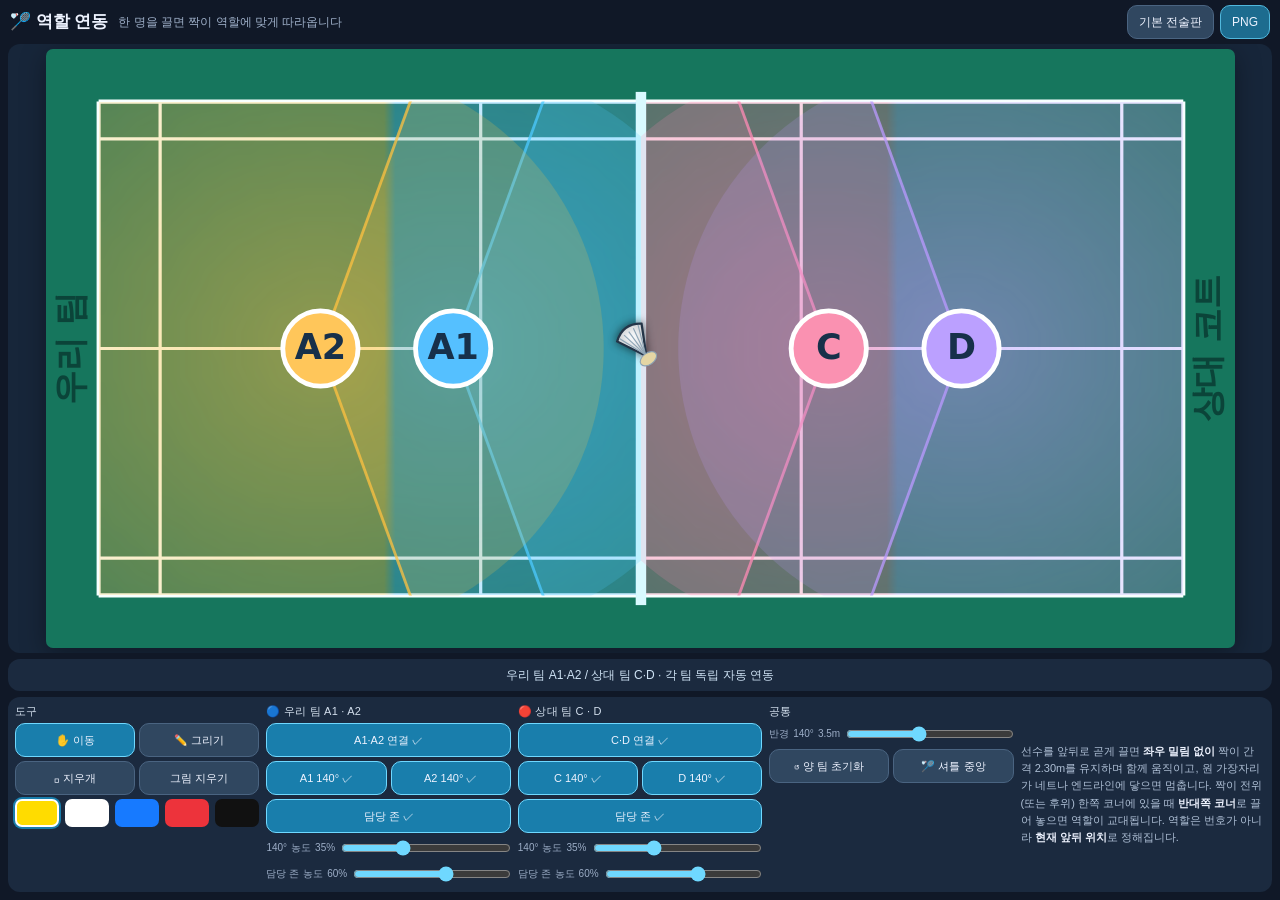
==== roles.html @ 0bc9b43d "역할 연동 전술판 추가 (roles.html) badminton_role_independent_stop_v10.html의 모델을 실측 코트 위로 포팅했습니다. 기존 전술판은 그대로" ====
<!doctype html>
<html lang="ko">
<head>
<meta charset="utf-8">
<meta name="viewport" content="width=device-width,initial-scale=1,viewport-fit=cover">
<meta name="theme-color" content="#101827">
<meta name="apple-mobile-web-app-capable" content="yes">
<meta name="apple-mobile-web-app-status-bar-style" content="black-translucent">
<meta name="apple-mobile-web-app-title" content="역할 연동">
<meta name="mobile-web-app-capable" content="yes">
<title>배드민턴 역할 연동 전술판</title>
<link rel="manifest" href="manifest.webmanifest">
<link rel="apple-touch-icon" href="icons/apple-touch-icon.png">
<link rel="icon" href="icons/icon-192.png">
<link rel="stylesheet" href="css/app.css">
</head>
<body>

<header class="topbar">
  <h1>🏸 역할 연동</h1>
  <div class="topbar-play">
    <span class="play-name">한 명을 끌면 짝이 역할에 맞게 따라옵니다</span>
  </div>
  <div class="topbar-actions">
    <a class="btnlink" href="index.html">기본 전술판</a>
    <button id="savePng" class="primary">PNG</button>
  </div>
</header>

<main class="app">
  <section class="board">
    <div class="stage" id="stage">
      <canvas id="court" aria-label="배드민턴 역할 연동 코트"></canvas>
    </div>
    <div class="statusbar">
      <span id="status">우리 팀 A1·A2 / 상대 팀 C·D · 각 팀 독립 자동 연동</span>
    </div>
  </section>

  <aside class="panel">
    <div class="group">
      <label>도구</label>
      <div class="grid2">
        <button id="tool-move" class="active">✋ 이동</button>
        <button id="tool-pen">✏️ 그리기</button>
        <button id="tool-erase">◻ 지우개</button>
        <button id="clearInk">그림 지우기</button>
      </div>
      <div class="inks" id="inks">
        <button class="ink" data-ink="#ffdc00" style="--c:#ffdc00" aria-label="노란색"></button>
        <button class="ink" data-ink="#ffffff" style="--c:#ffffff" aria-label="흰색"></button>
        <button class="ink" data-ink="#177aff" style="--c:#177aff" aria-label="파란색"></button>
        <button class="ink" data-ink="#ed333b" style="--c:#ed333b" aria-label="빨간색"></button>
        <button class="ink" data-ink="#111111" style="--c:#111111" aria-label="검정색"></button>
      </div>
    </div>

    <div class="group">
      <label>🔵 우리 팀 A1 · A2</label>
      <div class="grid2">
        <button id="linkAB" class="active span2">A1·A2 연결 ✓</button>
        <button id="coneAB0" class="active">A1 140° ✓</button>
        <button id="coneAB1" class="active">A2 140° ✓</button>
        <button id="zoneAB" class="active span2">담당 존 ✓</button>
      </div>
      <div class="srow">
        <label class="slider" for="coneAAB">140°<span class="long"> 농도</span> <span id="coneVAB">35%</span></label>
        <input id="coneAAB" type="range" min="0" max="100" value="35">
      </div>
      <div class="srow">
        <label class="slider" for="zoneAAB">담당 존<span class="long"> 농도</span> <span id="zoneVAB">60%</span></label>
        <input id="zoneAAB" type="range" min="0" max="100" value="60">
      </div>
    </div>

    <div class="group">
      <label>🔴 상대 팀 C · D</label>
      <div class="grid2">
        <button id="linkCD" class="active span2">C·D 연결 ✓</button>
        <button id="coneCD0" class="active">C 140° ✓</button>
        <button id="coneCD1" class="active">D 140° ✓</button>
        <button id="zoneCD" class="active span2">담당 존 ✓</button>
      </div>
      <div class="srow">
        <label class="slider" for="coneACD">140°<span class="long"> 농도</span> <span id="coneVCD">35%</span></label>
        <input id="coneACD" type="range" min="0" max="100" value="35">
      </div>
      <div class="srow">
        <label class="slider" for="zoneACD">담당 존<span class="long"> 농도</span> <span id="zoneVCD">60%</span></label>
        <input id="zoneACD" type="range" min="0" max="100" value="60">
      </div>
    </div>

    <div class="group">
      <label>공통</label>
      <div class="srow">
        <label class="slider" for="coneR">반경<span class="long"> 140°</span> <span id="coneRVal">3.5m</span></label>
        <input id="coneR" type="range" min="20" max="55" value="35">
      </div>
      <div class="grid2">
        <button id="reset">↺ 양 팀 초기화</button>
        <button id="resetShuttle">🏸 셔틀 중앙</button>
      </div>
    </div>

    <p class="hint">
      선수를 앞뒤로 곧게 끌면 <b>좌우 밀림 없이</b> 짝이 간격 2.30m를 유지하며 함께 움직이고,
      원 가장자리가 네트나 엔드라인에 닿으면 멈춥니다.
      짝이 전위(또는 후위) 한쪽 코너에 있을 때 <b>반대쪽 코너</b>로 끌어 놓으면 역할이 교대됩니다.
      역할은 번호가 아니라 <b>현재 앞뒤 위치</b>로 정해집니다.
    </p>
  </aside>
</main>

<script src="js/geometry.js"></script>
<script src="js/render.js"></script>
<script src="js/roles.js"></script>
<script>
if ('serviceWorker' in navigator && location.protocol.indexOf('http') === 0) {
  window.addEventListener('load', function () {
    var replacing = !!navigator.serviceWorker.controller;
    var reloaded = false;
    navigator.serviceWorker.addEventListener('controllerchange', function () {
      if (!replacing || reloaded) return;
      reloaded = true;
      location.reload();
    });
    navigator.serviceWorker.register('sw.js').then(function (reg) { reg.update(); })
      .catch(function () {});
  });
}
</script>
</body>
</html>
---- css/app.css ----
/* One layout, two orientations. No positional (:nth-child) layout rules. */

:root {
  color-scheme: dark;
  --bg: #101827;
  --surface: #1b2a3f;
  --surface-2: #17263a;
  --btn: #304760;
  --btn-edge: #4a6481;
  --accent: #197eac;
  --accent-edge: #6fd8ff;
  --text: #eef3ff;
  --muted: #9daec7;
  --gap: 6px;
  --radius: 10px;
  --tap: 34px;
}

* { box-sizing: border-box; -webkit-tap-highlight-color: transparent; }

html, body {
  width: 100%;
  height: 100%;
  height: 100dvh;
  margin: 0;
  overflow: hidden;
  overscroll-behavior: none;
}

body {
  background: var(--bg);
  color: var(--text);
  font: 14px/1.4 -apple-system, BlinkMacSystemFont, 'Segoe UI', Roboto, sans-serif;
  display: flex;
  flex-direction: column;
  padding: env(safe-area-inset-top) env(safe-area-inset-right)
           env(safe-area-inset-bottom) env(safe-area-inset-left);
  -webkit-user-select: none;
  user-select: none;
}

/* ---------- controls ---------- */

button, select, input {
  font: inherit;
  color: var(--text);
  touch-action: manipulation;
}

button {
  background: var(--btn);
  border: 1px solid var(--btn-edge);
  border-radius: var(--radius);
  padding: 6px 8px;
  min-height: var(--tap);
  cursor: pointer;
  white-space: nowrap;
}
button:active { filter: brightness(1.25); }
button.active { background: var(--accent); border-color: var(--accent-edge); }
button.primary { background: #1d6c8f; border-color: #51b8dd; }
button.ghost { background: transparent; border-color: transparent; color: var(--muted); }
button:disabled { opacity: .38; cursor: default; }

input[type=range] {
  width: 100%;
  height: 22px;
  margin: 0;
  accent-color: var(--accent-edge);
}

input[type=text] {
  background: #22344c;
  border: 1px solid var(--btn-edge);
  border-radius: var(--radius);
  padding: 8px 10px;
  min-height: var(--tap);
  min-width: 0;
  -webkit-user-select: text;
  user-select: text;
}

/* ---------- top bar ---------- */

.topbar {
  flex: 0 0 auto;
  display: flex;
  align-items: center;
  gap: 10px;
  padding: 5px 10px;
  min-height: 40px;
}
.topbar h1 {
  font-size: clamp(13px, 1.6vw, 17px);
  margin: 0;
  min-width: 0;
  overflow: hidden;
  text-overflow: ellipsis;
  white-space: nowrap;
}
.topbar-play {
  flex: 1 1 auto;
  min-width: 0;
  display: flex;
  align-items: center;
  gap: 5px;
}
.play-name {
  color: var(--muted);
  font-size: 12px;
  overflow: hidden;
  text-overflow: ellipsis;
  white-space: nowrap;
}
.dirty { color: #ffd45c; font-size: 10px; }
.topbar-actions { display: flex; gap: var(--gap); flex: 0 0 auto; }
.topbar-actions button { font-size: 12px; padding: 5px 11px; }

/* ---------- app shell ---------- */

.app {
  flex: 1 1 auto;
  min-height: 0;
  min-width: 0;
  display: grid;
  gap: var(--gap);
  padding: 0 8px 8px;
  /* Track sizes are written by layout() in js/ui.js; these are first-paint
     defaults only. The board gets exactly the court's size, the panel the rest. */
  grid-template-columns: minmax(0, 1fr);
  grid-template-rows: minmax(0, 1fr) auto;
}

.board {
  min-width: 0;
  min-height: 0;
  display: flex;
  flex-direction: column;
  gap: var(--gap);
}

.stage {
  flex: 1 1 auto;
  min-height: 0;
  min-width: 0;
  background: var(--surface-2);
  border-radius: 12px;
  display: flex;
  align-items: center;
  justify-content: center;
  padding: 5px;
  overflow: hidden;
}

canvas {
  display: block;
  border-radius: 7px;
  touch-action: none;
  box-shadow: 0 6px 26px rgba(0, 0, 0, .35);
}

/* ---------- frame bar ---------- */

.framebar {
  flex: 0 0 auto;
  display: flex;
  align-items: center;
  gap: 5px;
  background: var(--surface);
  border-radius: 12px;
  padding: 5px 7px;
  overflow-x: auto;
}
.framebar button { font-size: 12px; padding: 5px 9px; }
.framebar-sep {
  flex: 0 0 auto;
  width: 1px;
  align-self: stretch;
  background: #344860;
  margin: 2px 3px;
}
.chips {
  flex: 1 1 auto;
  min-width: 40px;
  display: flex;
  gap: 4px;
  overflow-x: auto;
  scrollbar-width: none;
}
.chips::-webkit-scrollbar { display: none; }
.chip {
  flex: 0 0 auto;
  min-width: 30px;
  min-height: 28px;
  padding: 3px 7px;
  font-size: 12px;
  font-variant-numeric: tabular-nums;
}
.speed {
  flex: 0 0 auto;
  display: flex;
  align-items: center;
  gap: 5px;
  font-size: 11px;
  color: var(--muted);
}
.speed input[type=range] { width: 74px; }

/* ---------- control panel ---------- */

.panel {
  min-width: 0;
  min-height: 0;
  background: var(--surface);
  border-radius: 12px;
  padding: 7px;
  display: grid;
  gap: 7px;
  grid-template-columns: repeat(auto-fit, minmax(140px, 1fr));
  align-content: start;
  overflow: auto;
}
.panel[hidden] { display: none; }

/* Panel beside the court: one column. Panel below: flow across the width. */
.app[data-layout="side"] .panel {
  grid-template-columns: repeat(auto-fit, minmax(150px, 1fr));
}
.app[data-layout="bottom"] .panel {
  grid-template-columns: repeat(auto-fit, minmax(132px, 1fr));
  align-content: center;
}
.app[data-layout="bottom"] .hint { grid-column: auto; align-self: center; }

.group { min-width: 0; display: flex; flex-direction: column; gap: 4px; }
.group > label {
  font-size: 11px;
  color: #d3dfed;
  letter-spacing: .02em;
}
.group label.slider {
  font-size: 10px;
  color: var(--muted);
  display: flex;
  justify-content: space-between;
}

.grid2 { display: grid; grid-template-columns: 1fr 1fr; gap: 4px; }
.grid2 button { font-size: 11px; padding: 4px 3px; }
.span2 { grid-column: 1 / -1; }

.swatches { display: flex; gap: 5px; }
.swatch {
  flex: 1 1 0;
  min-width: 0;
  min-height: 28px;
  padding: 0;
  background: var(--c);
  border: 2px solid transparent;
  border-radius: 7px;
}
.swatch.active {
  background: var(--c);   /* beats button.active */
  border-color: #fff;
  box-shadow: 0 0 0 2px var(--accent);
}

.hint {
  grid-column: 1 / -1;
  margin: 0;
  font-size: 11px;
  line-height: 1.55;
  color: #afc0d6;
}
.hint b { color: var(--text); }

/* Phones: shrink the controls so the panel needs a smaller band, and drop
   the parts that are decoration rather than control. */
/* The trailing word in a slider label is decoration; the value is not. */
@media (max-width: 480px), (max-height: 440px) {
  .srow .long { display: none; }
}

@media (max-width: 600px), (max-height: 560px) {
  :root { --tap: 30px; --gap: 5px; }
  .topbar { gap: 6px; padding: 4px 8px; min-height: 36px; }
  .topbar h1 { font-size: 12px; }
  .topbar-play { display: none; }
  .topbar-actions button { font-size: 11px; padding: 4px 8px; }
  .hint { display: none; }
  .group { gap: 3px; }
  .group > label { font-size: 10px; }
  .grid2 { gap: 3px; }
  .grid2 button { font-size: 10px; padding: 3px 2px; }
  .panel { padding: 5px; gap: 5px; }
  .app[data-layout="bottom"] .panel { grid-template-columns: repeat(auto-fit, minmax(118px, 1fr)); }
  .app[data-layout="side"] .panel { grid-template-columns: repeat(auto-fit, minmax(132px, 1fr)); }
  .framebar { padding: 4px 5px; gap: 4px; }
  .framebar button { font-size: 11px; padding: 4px 7px; }
  .speed input[type=range] { width: 56px; }
}

/* Must come after the 600/560 tier: same specificity, so order decides. */
@media (max-height: 440px) {
  :root { --tap: 26px; }
  .statusbar { min-height: 26px; padding: 3px 8px; font-size: 11px; }
  .ink { min-height: 24px; }
  .panel { gap: 4px; padding: 4px; }
  .group { gap: 2px; }
  .grid2 { gap: 3px; }
  .srow { gap: 4px; }
}

/* ---------- library sheet ---------- */

.sheet {
  position: fixed;
  inset: 0;
  background: rgba(6, 12, 22, .72);
  display: flex;
  align-items: center;
  justify-content: center;
  padding: 16px;
  z-index: 20;
}
.sheet[hidden] { display: none; }

.sheet-box {
  width: min(560px, 100%);
  max-height: min(86dvh, 660px);
  background: var(--surface);
  border: 1px solid #344860;
  border-radius: 16px;
  padding: 14px;
  display: flex;
  flex-direction: column;
  gap: 11px;
  box-shadow: 0 18px 60px rgba(0, 0, 0, .55);
}
.sheet-head { display: flex; align-items: center; justify-content: space-between; }
.sheet-head h2 { margin: 0; font-size: 16px; }

.sheet-save { display: flex; gap: var(--gap); }
.sheet-save input { flex: 1 1 auto; }
.sheet-save button { flex: 0 0 auto; font-size: 12px; }

.play-list {
  flex: 1 1 auto;
  min-height: 60px;
  overflow-y: auto;
  display: flex;
  flex-direction: column;
  gap: 6px;
  -webkit-overflow-scrolling: touch;
}
.play-row {
  display: flex;
  align-items: center;
  gap: 7px;
  background: #22344c;
  border: 1px solid #35506e;
  border-radius: var(--radius);
  padding: 7px 9px;
}
.play-row.current { border-color: var(--accent-edge); }
.play-info { flex: 1 1 auto; min-width: 0; }
.play-info b {
  display: block;
  font-size: 13px;
  font-weight: 600;
  overflow: hidden;
  text-overflow: ellipsis;
  white-space: nowrap;
}
.play-info span { font-size: 11px; color: var(--muted); }
.play-row button { font-size: 11px; padding: 4px 8px; min-height: 30px; }
.play-empty { color: var(--muted); font-size: 12px; text-align: center; padding: 22px 0; }

.sheet-foot { display: flex; align-items: center; gap: var(--gap); }
.sheet-foot button { font-size: 12px; }

/* ---------- status line (role board) ---------- */

.statusbar {
  flex: 0 0 auto;
  display: flex;
  align-items: center;
  justify-content: center;
  background: var(--surface);
  border-radius: 12px;
  padding: 6px 10px;
  min-height: 32px;
  font-size: 12px;
  color: #cfe3f5;
  text-align: center;
  line-height: 1.35;
}

.btnlink {
  display: inline-flex;
  align-items: center;
  background: var(--btn);
  border: 1px solid var(--btn-edge);
  border-radius: var(--radius);
  padding: 5px 11px;
  font-size: 12px;
  color: var(--text);
  text-decoration: none;
  white-space: nowrap;
}

.grid4 { display: grid; grid-template-columns: repeat(4, 1fr); gap: 4px; }

/* Label and slider share a row: on a phone the stacked form cost about
   18px each, and six of them pushed the panel past the screen. */
.srow {
  display: grid;
  grid-template-columns: minmax(0, auto) minmax(46px, 1fr);
  align-items: center;
  gap: 6px;
}
.srow label.slider {
  justify-content: flex-start;
  gap: 4px;
  min-width: 0;
  white-space: nowrap;
  overflow: hidden;
}
.grid4 button { font-size: 10px; padding: 4px 2px; }

.inks { display: flex; gap: 6px; }
.ink {
  flex: 1 1 0;
  min-width: 0;
  min-height: 28px;
  padding: 0;
  background: var(--c);
  border: 2px solid transparent;
  border-radius: 7px;
}
.ink.active {
  background: var(--c);
  border-color: #fff;
  box-shadow: 0 0 0 2px var(--accent);
}

/* ---------- toast ---------- */

.toast {
  position: fixed;
  left: 50%;
  bottom: calc(20px + env(safe-area-inset-bottom));
  transform: translateX(-50%);
  background: #0d1b2c;
  border: 1px solid var(--btn-edge);
  border-radius: 999px;
  padding: 9px 17px;
  font-size: 13px;
  z-index: 40;
  box-shadow: 0 8px 26px rgba(0, 0, 0, .5);
}
.toast[hidden] { display: none; }
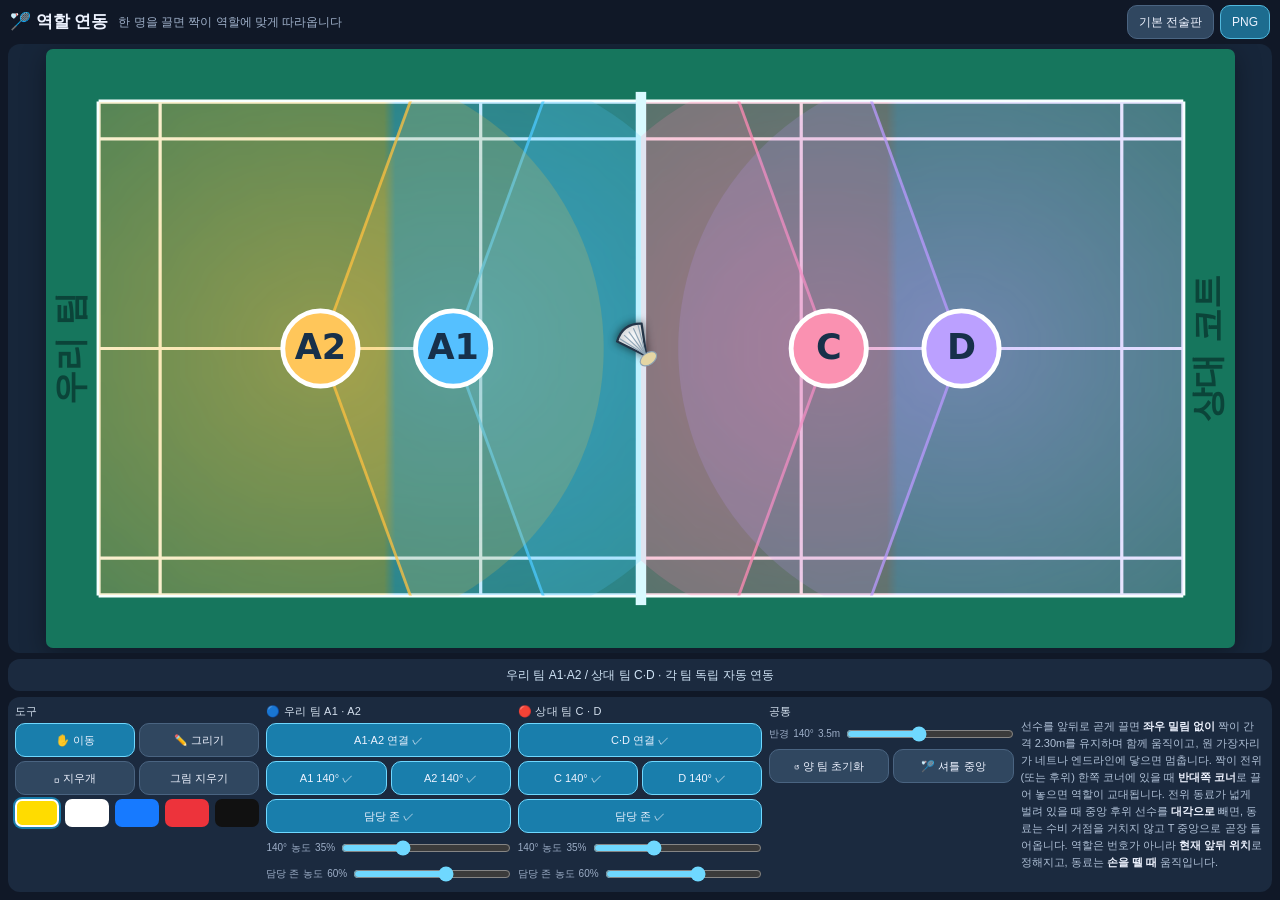
==== commit 5a5699a0: "역할 연동 보드를 v19(대각 이동)로 갱신 badminton_v19_AB_CD_corner_diagonal.html의 변경분을 반영했습니다.  - 대각 후위 이동: 전위 동료가 " ====
--- a/roles.html
+++ b/roles.html
@@ -107,7 +107,9 @@
       선수를 앞뒤로 곧게 끌면 <b>좌우 밀림 없이</b> 짝이 간격 2.30m를 유지하며 함께 움직이고,
       원 가장자리가 네트나 엔드라인에 닿으면 멈춥니다.
       짝이 전위(또는 후위) 한쪽 코너에 있을 때 <b>반대쪽 코너</b>로 끌어 놓으면 역할이 교대됩니다.
-      역할은 번호가 아니라 <b>현재 앞뒤 위치</b>로 정해집니다.
+      전위 동료가 넓게 벌려 있을 때 중앙 후위 선수를 <b>대각으로</b> 빼면, 동료는 수비 거점을
+      거치지 않고 T 중앙으로 곧장 들어옵니다. 역할은 번호가 아니라 <b>현재 앞뒤 위치</b>로 정해지고,
+      동료는 <b>손을 뗄 때</b> 움직입니다.
     </p>
   </aside>
 </main>
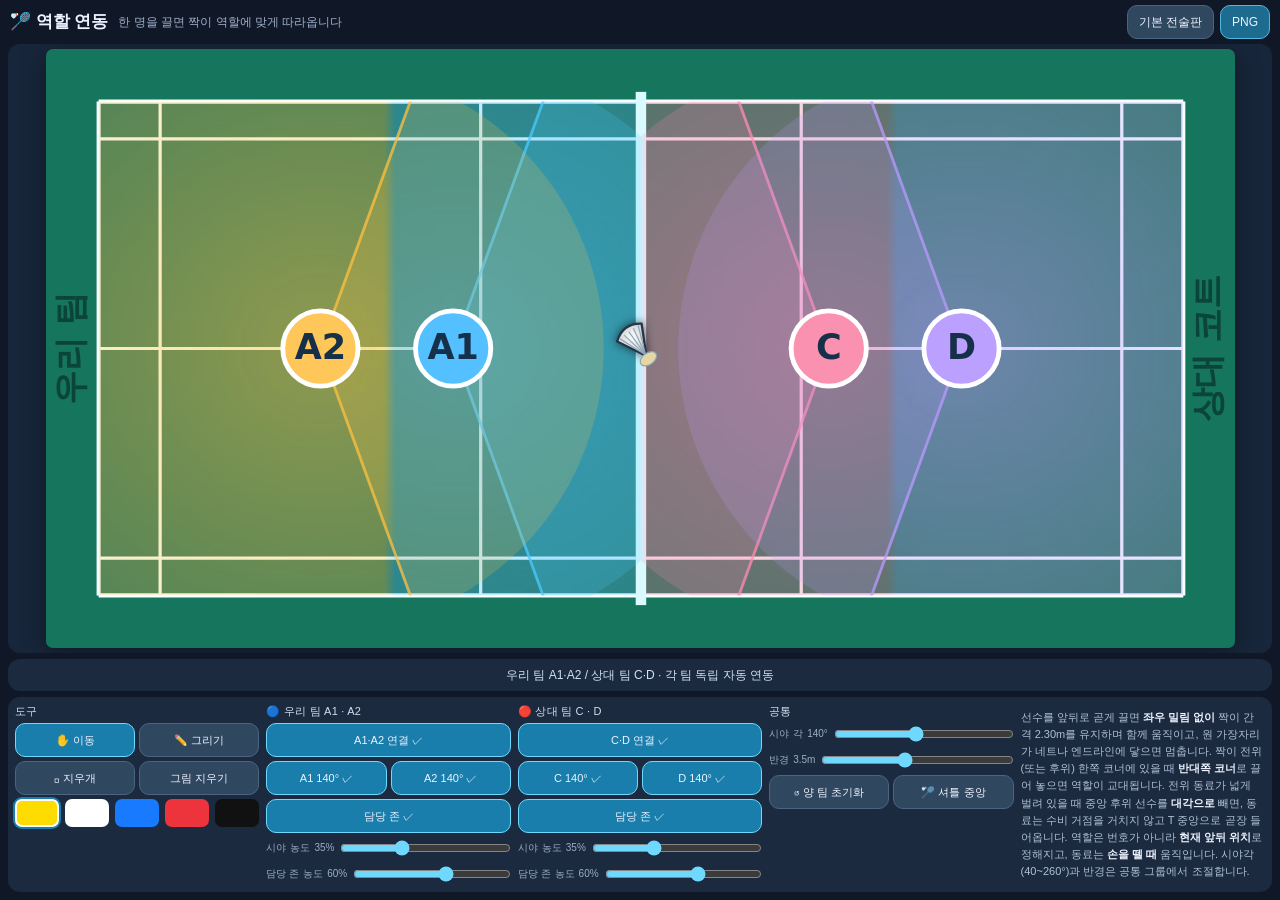
==== commit 7c0cbc84: "시야 존 각도를 슬라이더로 조절 140° 고정이던 커버 존 각도를 40~260° 범위로 뺐습니다 (기본값 140° 유지).  - 공통 그룹에 시야각 슬라이더 추가. 반경 슬라이더와" ====
--- a/roles.html
+++ b/roles.html
@@ -59,12 +59,12 @@
       <label>🔵 우리 팀 A1 · A2</label>
       <div class="grid2">
         <button id="linkAB" class="active span2">A1·A2 연결 ✓</button>
-        <button id="coneAB0" class="active">A1 140° ✓</button>
-        <button id="coneAB1" class="active">A2 140° ✓</button>
+        <button id="coneAB0" class="active">A1 시야 ✓</button>
+        <button id="coneAB1" class="active">A2 시야 ✓</button>
         <button id="zoneAB" class="active span2">담당 존 ✓</button>
       </div>
       <div class="srow">
-        <label class="slider" for="coneAAB">140°<span class="long"> 농도</span> <span id="coneVAB">35%</span></label>
+        <label class="slider" for="coneAAB">시야<span class="long"> 농도</span> <span id="coneVAB">35%</span></label>
         <input id="coneAAB" type="range" min="0" max="100" value="35">
       </div>
       <div class="srow">
@@ -77,12 +77,12 @@
       <label>🔴 상대 팀 C · D</label>
       <div class="grid2">
         <button id="linkCD" class="active span2">C·D 연결 ✓</button>
-        <button id="coneCD0" class="active">C 140° ✓</button>
-        <button id="coneCD1" class="active">D 140° ✓</button>
+        <button id="coneCD0" class="active">C 시야 ✓</button>
+        <button id="coneCD1" class="active">D 시야 ✓</button>
         <button id="zoneCD" class="active span2">담당 존 ✓</button>
       </div>
       <div class="srow">
-        <label class="slider" for="coneACD">140°<span class="long"> 농도</span> <span id="coneVCD">35%</span></label>
+        <label class="slider" for="coneACD">시야<span class="long"> 농도</span> <span id="coneVCD">35%</span></label>
         <input id="coneACD" type="range" min="0" max="100" value="35">
       </div>
       <div class="srow">
@@ -94,7 +94,11 @@
     <div class="group">
       <label>공통</label>
       <div class="srow">
-        <label class="slider" for="coneR">반경<span class="long"> 140°</span> <span id="coneRVal">3.5m</span></label>
+        <label class="slider" for="coneDeg">시야<span class="long">각</span> <span id="coneDegVal">140°</span></label>
+        <input id="coneDeg" type="range" min="40" max="260" step="5" value="140">
+      </div>
+      <div class="srow">
+        <label class="slider" for="coneR">반경 <span id="coneRVal">3.5m</span></label>
         <input id="coneR" type="range" min="20" max="55" value="35">
       </div>
       <div class="grid2">
@@ -109,7 +113,7 @@
       짝이 전위(또는 후위) 한쪽 코너에 있을 때 <b>반대쪽 코너</b>로 끌어 놓으면 역할이 교대됩니다.
       전위 동료가 넓게 벌려 있을 때 중앙 후위 선수를 <b>대각으로</b> 빼면, 동료는 수비 거점을
       거치지 않고 T 중앙으로 곧장 들어옵니다. 역할은 번호가 아니라 <b>현재 앞뒤 위치</b>로 정해지고,
-      동료는 <b>손을 뗄 때</b> 움직입니다.
+      동료는 <b>손을 뗄 때</b> 움직입니다. 시야각(40~260°)과 반경은 공통 그룹에서 조절합니다.
     </p>
   </aside>
 </main>
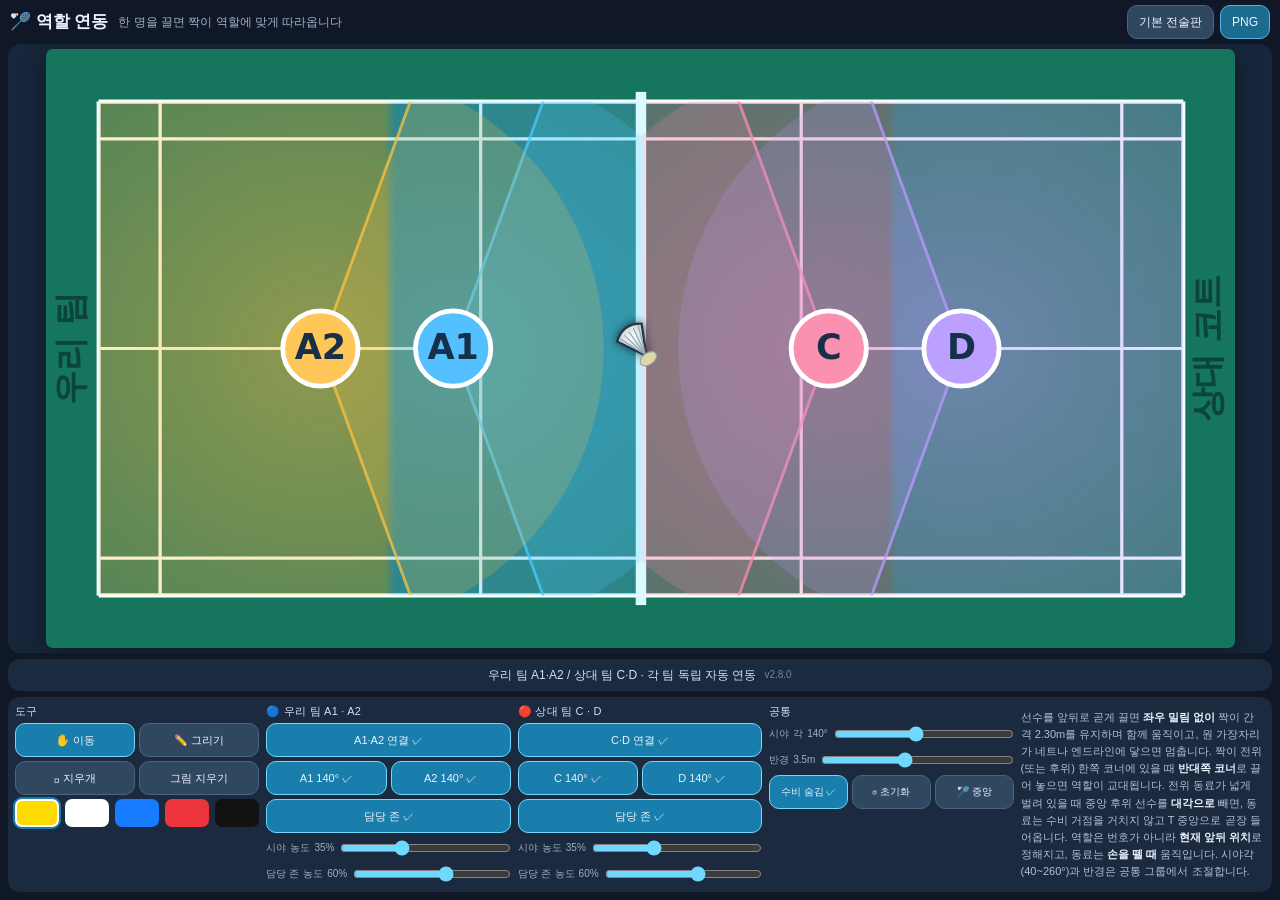
==== commit c32299f8: "사파리에서 상대 팀 담당 존 색이 우리 코트에 칠해지던 문제 제보: C·D 담당 존이 켜져 있으면 A·B 코트에도 C·D 색이 나오고, C·D 존을 끄면 그제서야 A·B 색이 제대" ====
--- a/roles.html
+++ b/roles.html
@@ -9,9 +9,9 @@
 <meta name="apple-mobile-web-app-title" content="역할 연동">
 <meta name="mobile-web-app-capable" content="yes">
 <title>배드민턴 역할 연동 전술판</title>
-<link rel="manifest" href="manifest.webmanifest">
-<link rel="apple-touch-icon" href="icons/apple-touch-icon.png">
-<link rel="icon" href="icons/icon-192.png">
+<link rel="manifest" href="roles.webmanifest">
+<link rel="apple-touch-icon" href="icons/roles-apple-touch-icon.png">
+<link rel="icon" href="icons/roles-192.png">
 <link rel="stylesheet" href="css/app.css">
 </head>
 <body>
@@ -34,6 +34,7 @@
     </div>
     <div class="statusbar">
       <span id="status">우리 팀 A1·A2 / 상대 팀 C·D · 각 팀 독립 자동 연동</span>
+      <span id="build" class="ver">v2.8.0</span>
     </div>
   </section>
 
@@ -101,9 +102,10 @@
         <label class="slider" for="coneR">반경 <span id="coneRVal">3.5m</span></label>
         <input id="coneR" type="range" min="20" max="55" value="35">
       </div>
-      <div class="grid2">
-        <button id="reset">↺ 양 팀 초기화</button>
-        <button id="resetShuttle">🏸 셔틀 중앙</button>
+      <div class="grid3">
+        <button id="hideInDefence" class="active" title="좌우 수비일 때 시야 존을 숨깁니다">수비 숨김 ✓</button>
+        <button id="reset" title="양 팀 배치를 처음으로">↺ 초기화</button>
+        <button id="resetShuttle" title="셔틀콕을 네트 중앙으로">🏸 중앙</button>
       </div>
     </div>
 
@@ -118,6 +120,40 @@
   </aside>
 </main>
 
+<script>
+/* Surfaces script errors on the page itself: Safari-only failures are
+   otherwise invisible on a tablet with no console. */
+(function () {
+  var box = null;
+  function show(kind, msg, src, line, col) {
+    if (!box) {
+      box = document.createElement('pre');
+      box.id = 'errbox';
+      box.style.cssText = 'position:fixed;left:0;right:0;bottom:0;z-index:9999;margin:0;' +
+        'max-height:45vh;overflow:auto;background:#5a1020;color:#ffe3e8;' +
+        'font:11px/1.45 ui-monospace,Menlo,monospace;padding:8px 10px;white-space:pre-wrap;' +
+        'border-top:2px solid #ff5f7a';
+      var close = document.createElement('button');
+      close.textContent = '닫기';
+      close.style.cssText = 'float:right;background:#8a1b33;color:#fff;border:0;' +
+        'border-radius:6px;padding:3px 9px;font:inherit';
+      close.onclick = function () { box.remove(); box = null; };
+      box.appendChild(close);
+      (document.body || document.documentElement).appendChild(box);
+    }
+    var at = src ? (' @ ' + String(src).split('/').pop() + ':' + line + ':' + col) : '';
+    box.appendChild(document.createTextNode(kind + ': ' + msg + at + '\n'));
+  }
+  window.addEventListener('error', function (e) {
+    show('ERROR', e.message || e.type, e.filename, e.lineno, e.colno);
+  });
+  window.addEventListener('unhandledrejection', function (e) {
+    var r = e.reason;
+    show('PROMISE', (r && (r.message || r)) || 'unknown');
+  });
+  window.BTSERR = show;
+})();
+</script>
 <script src="js/geometry.js"></script>
 <script src="js/render.js"></script>
 <script src="js/roles.js"></script>
--- a/css/app.css
+++ b/css/app.css
@@ -248,6 +248,8 @@
 .grid2 { display: grid; grid-template-columns: 1fr 1fr; gap: 4px; }
 .grid2 button { font-size: 11px; padding: 4px 3px; }
 .span2 { grid-column: 1 / -1; }
+/* A control the board is currently overriding. */
+button.dim { opacity: .45; }
 
 .swatches { display: flex; gap: 5px; }
 .swatch {
@@ -386,6 +388,7 @@
   display: flex;
   align-items: center;
   justify-content: center;
+  gap: 8px;
   background: var(--surface);
   border-radius: 12px;
   padding: 6px 10px;
@@ -396,6 +399,13 @@
   line-height: 1.35;
 }
 
+.ver {
+  flex: 0 0 auto;
+  font-size: 10px;
+  color: #6f86a0;
+  font-variant-numeric: tabular-nums;
+}
+
 .btnlink {
   display: inline-flex;
   align-items: center;
@@ -409,6 +419,8 @@
   white-space: nowrap;
 }
 
+.grid3 { display: grid; grid-template-columns: repeat(3, minmax(0, 1fr)); gap: 4px; }
+.grid3 button { font-size: 10px; padding: 4px 2px; }
 .grid4 { display: grid; grid-template-columns: repeat(4, 1fr); gap: 4px; }
 
 /* Label and slider share a row: on a phone the stacked form cost about
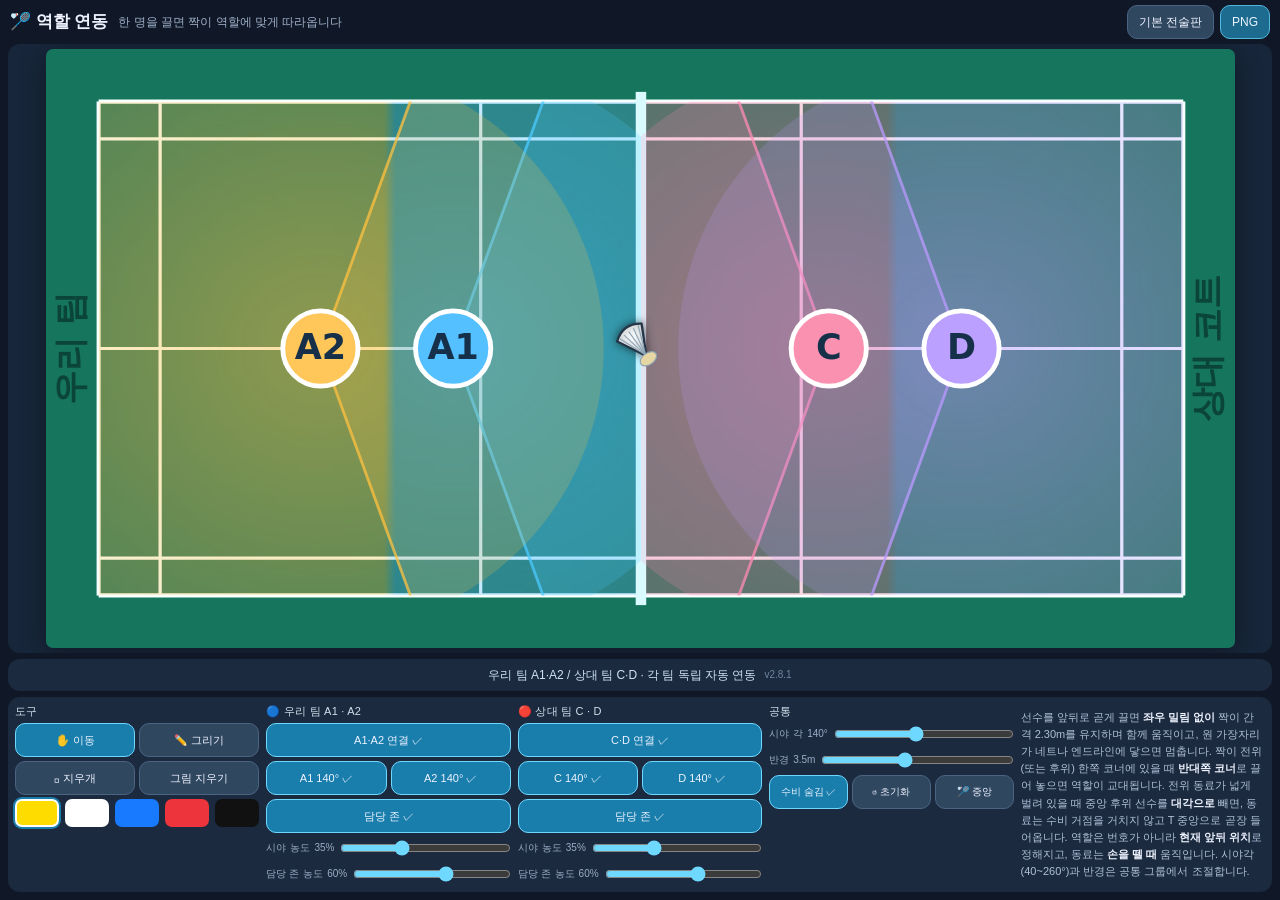
==== commit 5fc936c0: "기본 전술판의 '셔틀 중앙' 버튼명을 '셔틀콕'으로 변경 라벨만 바꾸고 id·핸들러·동작은 그대로입니다. 기기가 새로 받도록 캐시 버전과 화면 버전 칩을 v2.8.1로 올렸습니다." ====
--- a/roles.html
+++ b/roles.html
@@ -34,7 +34,7 @@
     </div>
     <div class="statusbar">
       <span id="status">우리 팀 A1·A2 / 상대 팀 C·D · 각 팀 독립 자동 연동</span>
-      <span id="build" class="ver">v2.8.0</span>
+      <span id="build" class="ver">v2.8.1</span>
     </div>
   </section>
 
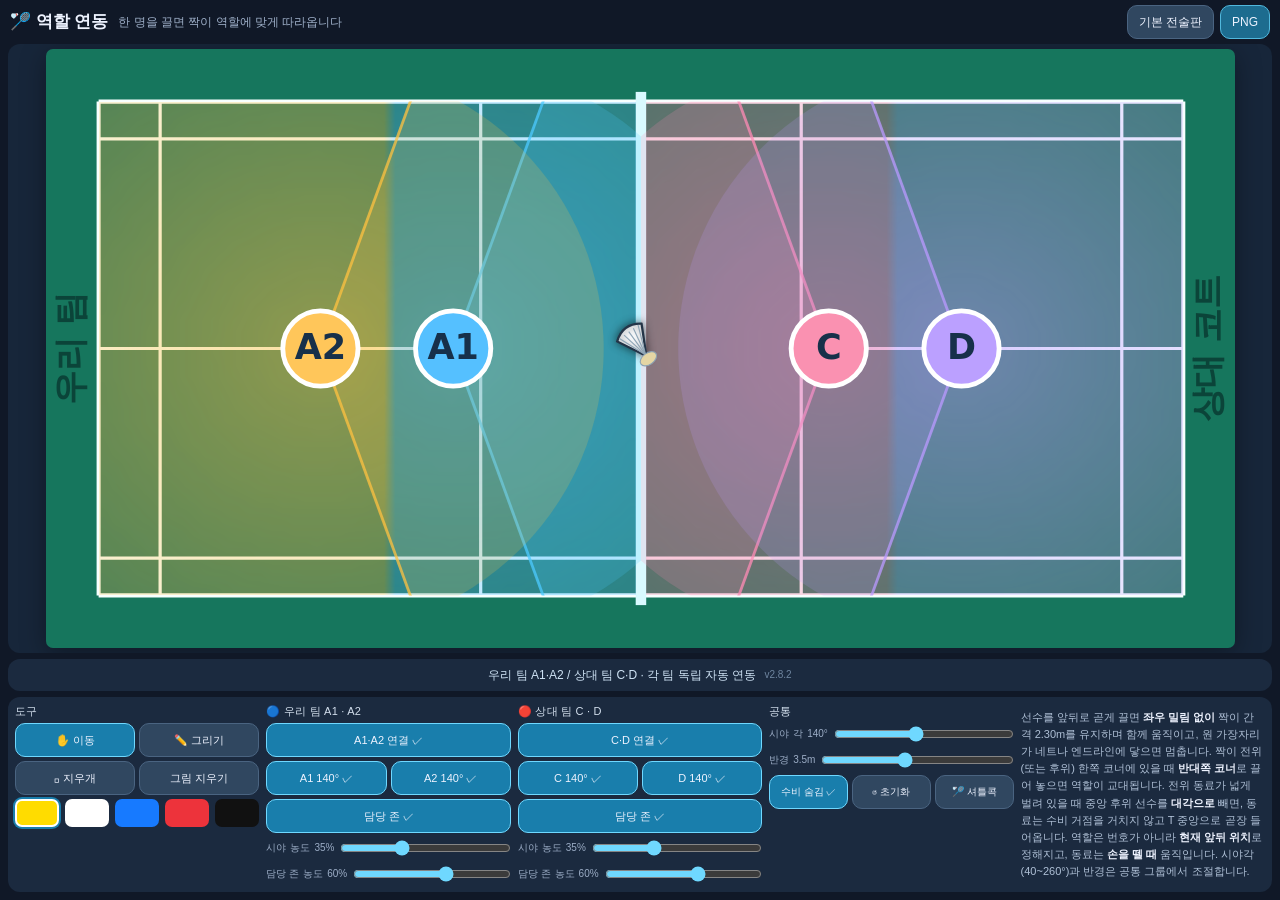
==== commit 7a0220d5: "역할 연동 보드의 '중앙' 버튼명을 '셔틀콕'으로 변경 버튼 3개를 한 줄에 넣느라 '🏸 중앙'으로 줄여 뒀던 것을 '🏸 셔틀콕'으로 되돌립니다. 아이폰 세로(393px)에서 9p" ====
--- a/roles.html
+++ b/roles.html
@@ -34,7 +34,7 @@
     </div>
     <div class="statusbar">
       <span id="status">우리 팀 A1·A2 / 상대 팀 C·D · 각 팀 독립 자동 연동</span>
-      <span id="build" class="ver">v2.8.1</span>
+      <span id="build" class="ver">v2.8.2</span>
     </div>
   </section>
 
@@ -104,8 +104,8 @@
       </div>
       <div class="grid3">
         <button id="hideInDefence" class="active" title="좌우 수비일 때 시야 존을 숨깁니다">수비 숨김 ✓</button>
-        <button id="reset" title="양 팀 배치를 처음으로">↺ 초기화</button>
-        <button id="resetShuttle" title="셔틀콕을 네트 중앙으로">🏸 중앙</button>
+        <button id="reset" title="양 팀 배치를 처음으로"><span class="ico">↺ </span>초기화</button>
+        <button id="resetShuttle" title="셔틀콕을 네트 중앙으로"><span class="ico">🏸 </span>셔틀콕</button>
       </div>
     </div>
 
--- a/css/app.css
+++ b/css/app.css
@@ -300,6 +300,8 @@
   .framebar { padding: 4px 5px; gap: 4px; }
   .framebar button { font-size: 11px; padding: 4px 7px; }
   .speed input[type=range] { width: 56px; }
+  /* A three-up row of Korean labels needs the width more than the icons. */
+  .grid3 .ico { display: none; }
 }
 
 /* Must come after the 600/560 tier: same specificity, so order decides. */
